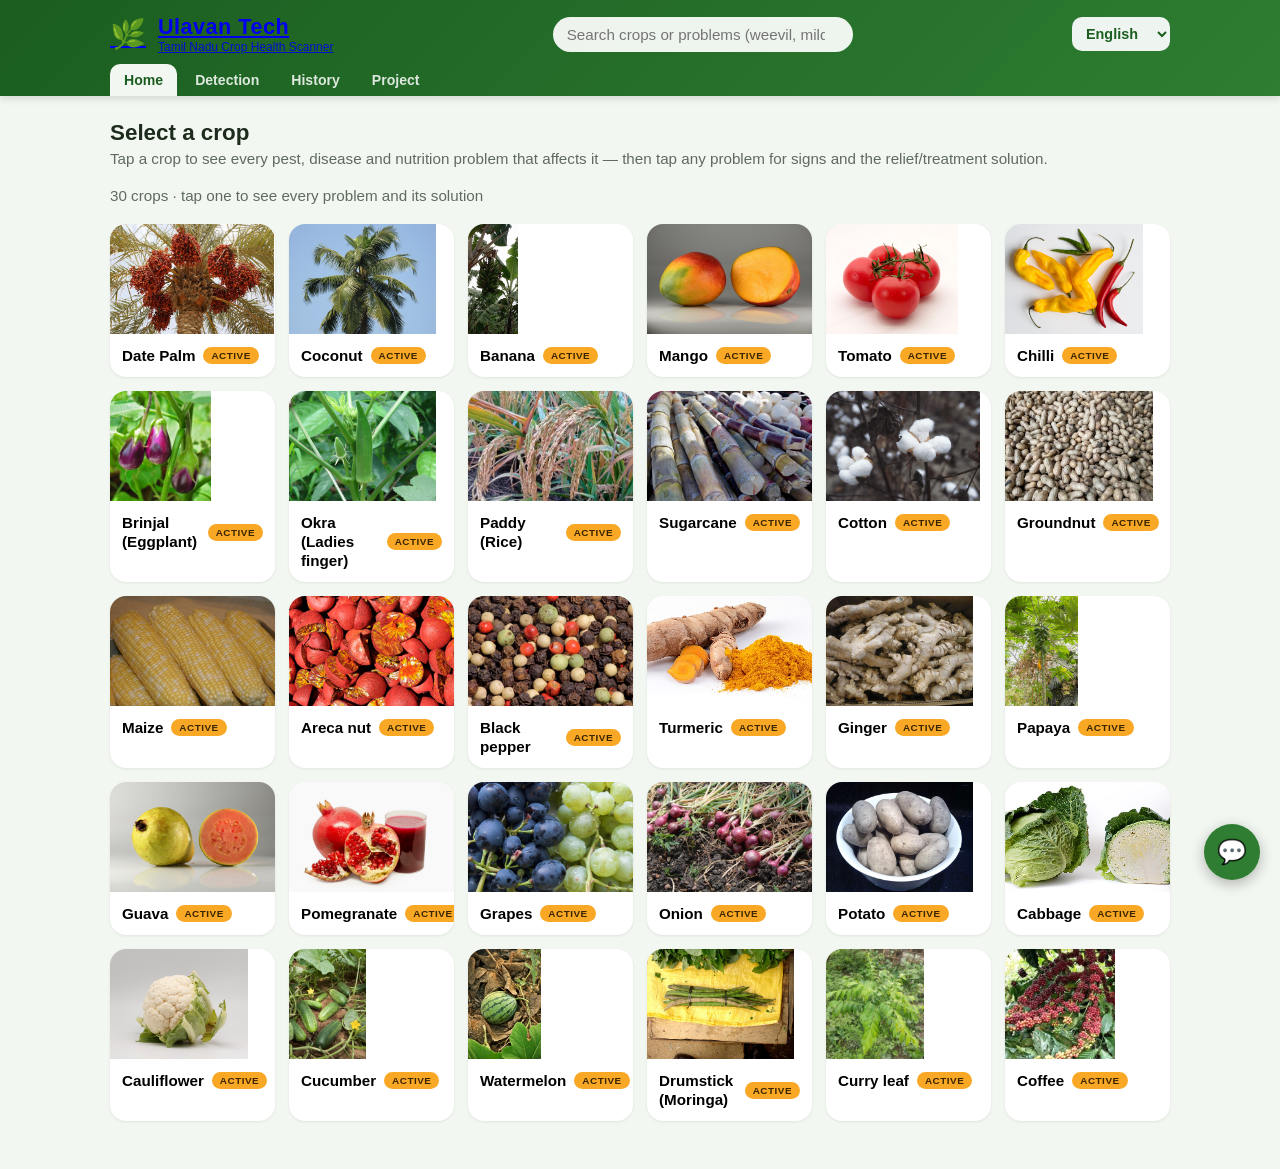
==== index.html @ 58181ace "Initial release: AgriDetect (Ulavan Tech) - multilingual plant-care app" ====
<!DOCTYPE html>
<html lang="en">
<head>
  <meta charset="UTF-8">
  <meta name="viewport" content="width=device-width, initial-scale=1.0">
  <title>Ulavan Tech — Home</title>
  <link rel="stylesheet" href="styles.css">
</head>
<body>
  <header class="header">
    <div class="header-inner">
      <a class="logo" href="index.html">
        <span class="logo-mark">🌿</span>
        <div>
          <h1>Ulavan Tech</h1>
          <p class="logo-tagline">Tamil Nadu Crop Health Scanner</p>
        </div>
      </a>
      <input id="search" class="search" type="search" placeholder="Search crops or problems (weevil, mildew, borer…)…" autocomplete="off" data-i18n="search_ph">
      <div id="lang-wrap"></div>
    </div>
    <nav class="nav">
      <a href="index.html" data-i18n="nav_home">Home</a>
      <a href="detection.html" data-i18n="nav_detection">Detection</a>
      <a href="history.html" data-i18n="nav_history">History</a>
      <a href="about.html" data-i18n="nav_project">Project</a>
    </nav>
  </header>

  <main class="container">
    <section class="page-title">
      <h2 data-i18n="home_title">Select a crop</h2>
      <p data-i18n="home_desc">Tap a crop to see every pest, disease and nutrition problem that affects it — then tap any problem for signs and the relief/treatment solution.</p>
      <p id="search-count" class="search-count"></p>
    </section>

    <section id="home-grid" class="grid" aria-live="polite"></section>
  </main>

  <div id="modal" class="modal hidden" role="dialog" aria-modal="true">
    <div id="modal-card" class="modal-card">
      <button id="modal-close" class="close-btn" aria-label="Close" data-i18n="close">✕</button>

      <!-- VIEW 1: crop summary + problem list -->
      <div id="crop-view">
        <div id="modal-photo" class="modal-photo"></div>
        <h2 id="modal-name"></h2>
        <span id="modal-status" class="status-badge"></span>
        <p id="modal-message" class="modal-message"></p>
        <button id="modal-action" class="btn block hidden"></button>

        <h3 class="prob-heading" data-i18n="common_problems">Common problems</h3>
        <div id="problem-list" class="problem-list"></div>
      </div>

      <!-- VIEW 2: one problem, full detail -->
      <div id="problem-view" class="hidden">
        <button id="prob-back" class="back-btn" data-i18n="back_to_problems">← Back to problems</button>
        
        <span id="prob-name" class="prob-name"></span>
        <span id="prob-type" class="risk-badge"></span>
        <div class="prob-block">
          <h4 data-i18n="symptoms">Symptoms / signs</h4>
          <ul id="prob-signs"></ul>
        </div>
        <div class="prob-block">
          <h4 data-i18n="causes">What causes it</h4>
          <p id="prob-cause" class="prob-p"></p>
        </div>
        <div class="prob-block sol">
          <h4 data-i18n="solution">Solution / treatment — step by step</h4>
          <ol id="prob-steps" class="prob-steps"></ol>
        </div>
        <button id="prob-detect" class="btn block hidden"></button>
      </div>
    </div>
  </div>

<script src="problems.js"></script>
<script src="problems-ta.js"></script>
<script src="problems-hi.js"></script>
<script src="problems-te.js"></script>
<script src="problems-kn.js"></script>
<script src="problems-ml.js"></script>
<script src="problems-bn.js"></script>
<script src="problems-mr.js"></script>
<script src="langs.js"></script>
<script src="i18n.js"></script>
<script src="app.js"></script>
<script src="chat-key.js"></script>
  <script src="chatbot.js?v=9"></script>
</body>
</html>
---- styles.css ----
* {
  margin: 0;
  padding: 0;
  box-sizing: border-box;
}

:root {
  --green: #2e7d32;
  --green-dark: #1b5e20;
  --green-light: #e8f5e9;
  --amber: #f9a825;
  --red: #c62828;
  --red-light: #ffebee;
  --text: #1c2b1c;
  --muted: #5f6b5f;
  --card-bg: #ffffff;
  --radius: 16px;
}

body {
  font-family: -apple-system, BlinkMacSystemFont, "Segoe UI", Roboto, sans-serif;
  background: #f3f7f1;
  color: var(--text);
  min-height: 100vh;
}

/* ---------- Header ---------- */
.header {
  background: linear-gradient(135deg, var(--green-dark), var(--green));
  color: #fff;
  box-shadow: 0 2px 8px rgba(0, 0, 0, .15);
  position: sticky;
  top: 0;
  z-index: 10;
  padding: 14px 0 0;
}

.header-inner {
  max-width: 1100px;
  margin: 0 auto;
  padding: 0 20px;
  display: flex;
  align-items: center;
  justify-content: space-between;
  gap: 16px;
  flex-wrap: wrap;
}

.logo {
  display: flex;
  align-items: center;
  gap: 12px;
}

.logo-mark {
  font-size: 1.8rem;
}

.logo h1 {
  font-size: 1.35rem;
  letter-spacing: .5px;
}

.logo p {
  font-size: .75rem;
  opacity: .85;
}

.search {
  flex: 1;
  max-width: 300px;
  padding: 9px 14px;
  border: none;
  border-radius: 24px;
  font-size: .95rem;
  outline: none;
  background: rgba(255, 255, 255, .92);
  color: var(--text);
}

.lang-select {
  padding: 8px 10px;
  border: none;
  border-radius: 10px;
  font-size: .9rem;
  font-weight: 600;
  background: rgba(255, 255, 255, .92);
  color: var(--green-dark);
  outline: none;
  cursor: pointer;
}

.nav {
  max-width: 1100px;
  margin: 10px auto 0;
  padding: 0 20px;
  display: flex;
  gap: 4px;
  overflow-x: auto;
}

.nav a {
  color: rgba(255, 255, 255, .85);
  text-decoration: none;
  font-size: .88rem;
  font-weight: 600;
  padding: 8px 14px;
  border-radius: 10px 10px 0 0;
  white-space: nowrap;
}

.nav a:hover {
  background: rgba(255, 255, 255, .1);
  color: #fff;
}

.nav a.active {
  background: #f3f7f1;
  color: var(--green-dark);
}

/* ---------- Main ---------- */
.container {
  max-width: 1100px;
  margin: 0 auto;
  padding: 24px 20px 48px;
}

.page-title h2 {
  font-size: 1.4rem;
  margin-bottom: 4px;
}

.page-title p {
  color: var(--muted);
  font-size: .95rem;
  margin-bottom: 20px;
}

h3 {
  font-size: 1.1rem;
  margin: 22px 0 10px;
}

/* ---------- Buttons ---------- */
.btn {
  display: inline-block;
  padding: 12px 20px;
  border: none;
  border-radius: 12px;
  background: var(--green);
  color: #fff;
  font-size: 1rem;
  font-weight: 700;
  cursor: pointer;
  text-decoration: none;
  text-align: center;
}

.btn:hover {
  background: var(--green-dark);
}

.btn.secondary {
  background: #eceff1;
  color: var(--text);
}

.btn.secondary:hover {
  background: #dfe5e7;
}

.btn.danger {
  background: var(--red-light);
  color: var(--red);
}

.btn.block {
  width: 100%;
}

.btn:disabled {
  opacity: .55;
  cursor: not-allowed;
}

/* ---------- Grid ---------- */
.grid {
  display: grid;
  grid-template-columns: repeat(auto-fill, minmax(160px, 1fr));
  gap: 14px;
}

.card {
  background: var(--card-bg);
  border-radius: var(--radius);
  overflow: hidden;
  cursor: pointer;
  border: none;
  text-align: left;
  font: inherit;
  transition: transform .12s ease, box-shadow .12s ease;
  display: flex;
  flex-direction: column;
  box-shadow: 0 1px 3px rgba(0, 0, 0, .08);
}

.card:hover {
  transform: translateY(-3px);
  box-shadow: 0 6px 16px rgba(0, 0, 0, .12);
}

.card:active {
  transform: scale(.97);
}

.card-photo {
  height: 110px;
  overflow: hidden;
  background: var(--green-light);
}

.card-photo img {
  width: 100%;
  height: 100%;
  object-fit: cover;
  display: block;
}

.card.active .card-photo {
  background: linear-gradient(135deg, #c8e6c9, #a5d6a7);
}

.card-body {
  padding: 12px;
  display: flex;
  align-items: center;
  justify-content: space-between;
  gap: 8px;
}

.card-name {
  font-size: .95rem;
  font-weight: 600;
  line-height: 1.25;
}

.empty {
  text-align: center;
  color: var(--muted);
  padding: 40px 0;
}

/* ---------- Badges ---------- */
.badge {
  font-size: .62rem;
  font-weight: 700;
  padding: 3px 8px;
  border-radius: 20px;
  white-space: nowrap;
  text-transform: uppercase;
  letter-spacing: .5px;
}

.badge.active {
  background: var(--amber);
  color: #3a2500;
}

.badge.soon {
  background: #eceff1;
  color: #607d8b;
}

.risk-badge {
  display: inline-block;
  font-size: .8rem;
  font-weight: 800;
  padding: 5px 14px;
  border-radius: 20px;
  text-transform: uppercase;
  letter-spacing: .5px;
}

.risk-badge.low {
  background: #e8f5e9;
  color: var(--green-dark);
}

.risk-badge.medium {
  background: #fff3e0;
  color: #b26a00;
}

.risk-badge.high {
  background: var(--red-light);
  color: var(--red);
}

/* ---------- Modal ---------- */
/* ---------- Fullscreen crop problem modal ---------- */
.hidden { display: none !important; }

body.modal-open { overflow: hidden; }

.prob-heading {
  margin: 18px 0 10px;
  font-size: .95rem;
  text-align: left;
  color: var(--text);
}
.problem-list {
  display: flex;
  flex-direction: column;
  gap: 8px;
  max-height: none;
  overflow-y: visible;
  text-align: left;
}
.problem-item {
  display: flex;
  justify-content: space-between;
  align-items: center;
  gap: 8px;
  width: 100%;
  padding: 14px 14px;
  border: 1px solid #e2eae2;
  border-radius: 14px;
  background: #fff;
  cursor: pointer;
  transition: border-color .15s ease, background .15s ease, transform .1s ease;
}
.problem-item:hover {
  border-color: var(--green);
  background: #f6fbf6;
}
.problem-item:active { transform: scale(.99); }
.p-name {
  font-weight: 600;
  font-size: .95rem;
  color: var(--text);
}
.p-type {
  flex: 0 0 auto;
  font-size: .68rem;
  font-weight: 700;
  text-transform: uppercase;
  letter-spacing: .4px;
  padding: 3px 9px;
  border-radius: 20px;
}
.p-type.pest      { background: #fdecea; color: #c62828; }
.p-type.disease   { background: #fff3e0; color: #e65100; }
.p-type.nutrition { background: #e8f5e9; color: #2e7d32; }

.back-btn {
  display: block;
  background: none;
  border: none;
  color: var(--green-dark);
  font-weight: 700;
  font-size: .9rem;
  cursor: pointer;
  margin: 0 auto 12px;
  padding: 4px 8px;
}
.back-btn:hover { text-decoration: underline; }

.prob-name {
  display: block;
  font-size: 1.45rem;
  font-weight: 800;
  margin-bottom: 8px;
  color: var(--text);
}
#prob-type { margin-bottom: 12px; display: inline-block; }

.prob-block {
  text-align: left;
  margin-top: 14px;
}
.prob-block h4 {
  font-size: .82rem;
  text-transform: uppercase;
  letter-spacing: .5px;
  color: var(--muted);
  margin: 0 0 6px;
}
.prob-p {
  font-size: .93rem;
  line-height: 1.55;
  color: #444;
  margin: 0;
}
#prob-signs {
  margin: 0;
  padding-left: 18px;
}
#prob-signs li {
  font-size: .93rem;
  line-height: 1.5;
  color: #444;
  margin-bottom: 4px;
}
.prob-block.sol {
  background: #f4f9f4;
  border-left: 4px solid var(--green);
  border-radius: 10px;
  padding: 12px 14px;
  margin-top: 16px;
}
.prob-steps {
  margin: 0;
  padding-left: 22px;
}
.prob-steps li {
  font-size: .93rem;
  line-height: 1.55;
  color: #444;
  margin-bottom: 8px;
  padding-left: 4px;
}
.prob-steps li::marker {
  color: var(--green);
  font-weight: 700;
}
#prob-detect { margin-top: 18px; }

.modal {
  position: fixed;
  inset: 0;
  background: #eef4ee;
  z-index: 1000;
  display: flex;
  align-items: stretch;
  justify-content: center;
  padding: 0;
}

.modal.hidden {
  display: none;
}

.modal-card {
  background: #fff;
  width: 100%;
  max-width: 640px;
  height: 100%;
  min-height: 100%;
  padding: 22px 22px 32px;
  position: relative;
  text-align: center;
  overflow-y: auto;
  -webkit-overflow-scrolling: touch;
  animation: none;
}

@keyframes pop {
  from {
    transform: scale(.92);
    opacity: 0;
  }
  to {
    transform: scale(1);
    opacity: 1;
  }
}

.modal-photo {
  width: 130px;
  height: 130px;
  margin: 8px auto 12px;
  border-radius: 28px;
  display: flex;
  align-items: center;
  justify-content: center;
  background: var(--green-light);
  overflow: hidden;
  box-shadow: 0 6px 18px rgba(31, 102, 53, .18);
}

.modal-photo img {
  width: 100%;
  height: 100%;
  object-fit: cover;
}

.close-btn {
  position: sticky;
  top: 6px;
  z-index: 6;
  display: block;
  margin: 0 0 0 auto;
  border: none;
  background: #e8f0e8;
  color: var(--green-dark);
  width: 40px;
  height: 40px;
  border-radius: 50%;
  font-size: 1.05rem;
  line-height: 1;
  cursor: pointer;
  box-shadow: 0 1px 5px rgba(0, 0, 0, .10);
}
.close-btn:hover {
  background: #d8e8d8;
  color: var(--text);
}

.modal-card h2 {
  font-size: 1.6rem;
  margin: 4px 0 8px;
}

.status-badge {
  display: inline-block;
}
.status-badge.active {
  margin-bottom: 12px;
}

.modal-message {
  color: var(--muted);
  font-size: .97rem;
  line-height: 1.5;
  margin: 12px 0 8px;
}

.modal-card .btn.block {
  margin-top: 16px;
}

/* ---------- 6-shot 360° capture ---------- */
.progress-track {
  flex: 1;
  height: 10px;
  background: #e2eae2;
  border-radius: 10px;
  overflow: hidden;
}

.progress-fill {
  height: 100%;
  background: linear-gradient(90deg, var(--green), var(--green-dark));
  border-radius: 10px;
  transition: width .2s ease;
}

.slots-6 {
  grid-template-columns: repeat(auto-fill, minmax(150px, 1fr));
}

.shot-slot {
  border: 2px dashed #b9cdb9;
  border-radius: var(--radius);
  background: #fff;
  padding: 14px 10px 12px;
  text-align: center;
  cursor: pointer;
  font: inherit;
  position: relative;
  transition: transform .1s ease, border-color .1s ease;
  min-height: 140px;
  display: flex;
  flex-direction: column;
  align-items: center;
  justify-content: center;
  gap: 6px;
}

.shot-slot:hover {
  border-color: var(--green);
  transform: translateY(-2px);
}

.shot-slot.filled {
  border-style: solid;
  border-color: var(--green);
}

.shot-slot img {
  width: 100%;
  height: 90px;
  object-fit: cover;
  border-radius: 10px;
  display: block;
}

.shot-slot .slot-num {
  position: absolute;
  top: 8px;
  left: 8px;
  background: var(--green);
  color: #fff;
  font-size: .7rem;
  font-weight: 800;
  width: 20px;
  height: 20px;
  border-radius: 50%;
  display: flex;
  align-items: center;
  justify-content: center;
}

.shot-slot .slot-icon {
  font-size: 1.8rem;
  color: #9db89d;
}

.shot-slot .slot-name {
  font-size: .82rem;
  font-weight: 700;
  color: var(--muted);
}

.review-grid {
  display: grid;
  grid-template-columns: repeat(auto-fill, minmax(150px, 1fr));
  gap: 12px;
}

.review-cell {
  margin: 0;
  text-align: center;
}

.review-cell img {
  width: 100%;
  height: 110px;
  object-fit: cover;
  border-radius: 12px;
  box-shadow: 0 1px 4px rgba(0, 0, 0, .15);
}

.review-cell figcaption {
  font-size: .78rem;
  color: var(--muted);
  margin-top: 5px;
}

/* ---------- Guided camera ---------- */
.preview-box {
  position: relative;
  max-width: 380px;
  margin: 0 auto;
}

.cam-guide {
  background: linear-gradient(135deg, var(--green-dark), var(--green));
  color: #fff;
  border-radius: 12px;
  padding: 10px 14px;
  margin: 0 auto 10px;
  max-width: 420px;
  text-align: left;
}

.preview-box .cam-guide {
  position: absolute;
  top: 10px;
  left: 50%;
  transform: translateX(-50%);
  width: calc(100% - 20px);
  z-index: 3;
  margin: 0;
  background: linear-gradient(160deg, rgba(15, 76, 46, 0.92), rgba(46, 125, 50, 0.88));
  box-shadow: 0 6px 20px rgba(0, 0, 0, 0.35);
}

.cam-guide-top {
  display: flex;
  align-items: center;
  justify-content: space-between;
  gap: 10px;
}

.cam-step-label {
  font-weight: 800;
  font-size: .95rem;
}

.cam-instruction {
  font-size: .9rem;
  opacity: .95;
  margin: 6px 0 8px;
  line-height: 1.4;
}

.cam-dots {
  display: flex;
  gap: 6px;
  align-items: center;
}

.cam-dot {
  width: 12px;
  height: 12px;
  border-radius: 50%;
  background: rgba(255, 255, 255, .35);
  display: inline-block;
}

.cam-dot.done {
  background: #a5d6a7;
}

.cam-dot.now {
  background: var(--amber);
  transform: scale(1.25);
}

/* ---------- Solution card ---------- */
.solution-card {
  background: #fff;
  border-left: 5px solid var(--green);
  border-radius: 14px;
  padding: 18px 20px;
  max-width: 560px;
  margin: 0 auto;
  box-shadow: 0 1px 4px rgba(0, 0, 0, .08);
}

.solution-card h3 {
  margin: 0 0 8px;
  font-size: 1.05rem;
  color: var(--green-dark);
}

.solution-card p {
  font-size: .95rem;
  line-height: 1.6;
  color: var(--text);
}

/* ---------- Status badge ---------- */
.status-badge {
  display: inline-block;
  font-size: .72rem;
  font-weight: 700;
  padding: 4px 14px;
  border-radius: 20px;
  text-transform: uppercase;
  letter-spacing: .5px;
}

.status-badge.active {
  background: var(--amber);
  color: #3a2500;
}

.status-badge.soon {
  background: #eceff1;
  color: #607d8b;
}

/* ---------- Detection ---------- */
.step {
  display: none;
}

.step.active {
  display: block;
  animation: pop .18s ease;
}

.capture-area {
  display: grid;
  gap: 12px;
  grid-template-columns: repeat(auto-fit, minmax(200px, 1fr));
  margin: 6px 0 4px;
}

.capture-option {
  border: 2px dashed #b9cdb9;
  border-radius: var(--radius);
  background: #fff;
  padding: 26px 16px;
  text-align: center;
  cursor: pointer;
  font: inherit;
  transition: border-color .12s ease, transform .12s ease;
}

.capture-option:hover {
  border-color: var(--green);
  transform: translateY(-2px);
}

.capture-option .big-icon {
  font-size: 2.2rem;
  display: block;
  margin-bottom: 8px;
}

.capture-option .label {
  font-weight: 700;
}

.capture-option .hint {
  color: var(--muted);
  font-size: .82rem;
  margin-top: 3px;
}

.preview-wrap {
  position: relative;
  margin: 10px 0 14px;
  text-align: center;
}

.preview {
  max-width: 380px;
  width: 100%;
  border-radius: var(--radius);
  box-shadow: 0 2px 10px rgba(0, 0, 0, .15);
  display: block;
  margin: 0 auto;
}

/* ---------- Result ---------- */
.result-card {
  border-radius: var(--radius);
  padding: 26px 22px;
  text-align: center;
  max-width: 420px;
  margin: 0 auto 16px;
}

.result-card.low {
  background: linear-gradient(135deg, #e8f5e9, #c8e6c9);
}

.result-card.medium {
  background: linear-gradient(135deg, #fff8e1, #ffecb3);
}

.result-card.high {
  background: linear-gradient(135deg, #ffebee, #ffcdd2);
}

.result-icon {
  font-size: 3rem;
  display: block;
  margin-bottom: 8px;
}

.result-card h3 {
  margin: 4px 0 8px;
  font-size: 1.5rem;
}

.result-card p {
  font-size: .95rem;
  line-height: 1.5;
}

/* ---------- History ---------- */
.history-list {
  display: grid;
  gap: 10px;
}

.history-item {
  background: #fff;
  border-radius: var(--radius);
  padding: 12px 14px;
  display: flex;
  align-items: center;
  gap: 14px;
  box-shadow: 0 1px 3px rgba(0, 0, 0, .08);
}

.history-thumb {
  width: 52px;
  height: 52px;
  border-radius: 12px;
  object-fit: cover;
  background: var(--green-light);
  display: flex;
  align-items: center;
  justify-content: center;
  font-size: 1.6rem;
  flex-shrink: 0;
}

.history-info {
  flex: 1;
  min-width: 0;
}

.history-info .row {
  display: flex;
  align-items: center;
  justify-content: space-between;
  gap: 8px;
  flex-wrap: wrap;
}

.history-info .crop {
  font-weight: 700;
}

.history-info .date {
  color: var(--muted);
  font-size: .82rem;
}

.history-note {
  color: var(--muted);
  font-size: .85rem;
}

.empty-state {
  text-align: center;
  color: var(--muted);
  padding: 36px 16px;
  background: #fff;
  border-radius: var(--radius);
}

/* ---------- Project (About) ---------- */
.phase-card {
  background: var(--card-bg);
  border-radius: var(--radius);
  padding: 20px;
  margin-bottom: 14px;
  box-shadow: 0 1px 3px rgba(0, 0, 0, .08);
}

.phase-tag {
  display: inline-block;
  background: var(--green);
  color: #fff;
  font-size: .68rem;
  font-weight: 800;
  text-transform: uppercase;
  letter-spacing: .8px;
  padding: 4px 10px;
  border-radius: 20px;
  margin-bottom: 10px;
}

.phase-tag.alt {
  background: var(--amber);
  color: #3a2500;
}

.stat-grid {
  display: grid;
  grid-template-columns: repeat(auto-fit, minmax(130px, 1fr));
  gap: 10px;
  margin-top: 10px;
}

.stat {
  background: var(--green-light);
  border-radius: 12px;
  padding: 14px;
  text-align: center;
}

.stat .num {
  font-size: 1.6rem;
  font-weight: 800;
  color: var(--green-dark);
}

.stat .lbl {
  font-size: .8rem;
  color: var(--muted);
}

.phase-card ul,
.phase-card ol {
  padding-left: 20px;
  margin-top: 6px;
  color: var(--text);
  line-height: 1.6;
  font-size: .95rem;
}

.phase-card li {
  margin-bottom: 3px;
}

.diagram {
  display: grid;
  gap: 6px;
  margin-top: 12px;
}

.diagram .node {
  background: var(--green-light);
  border: 1px solid #c8e6c9;
  border-radius: 12px;
  padding: 10px 14px;
  font-size: .9rem;
}

.diagram .node b {
  color: var(--green-dark);
}

.diagram .arrow {
  text-align: center;
  color: var(--green);
  font-weight: 800;
}

.compare {
  display: grid;
  grid-template-columns: 1fr 1fr;
  gap: 12px;
  margin-top: 10px;
}

.compare .col {
  border-radius: 12px;
  padding: 14px;
  font-size: .9rem;
}

.compare .before {
  background: var(--red-light);
}

.compare .after {
  background: var(--green-light);
}

.compare h4 {
  margin-bottom: 6px;
}

.compare ul {
  padding-left: 18px;
  line-height: 1.55;
}

.notice {
  background: #fff;
  border-left: 4px solid var(--amber);
  border-radius: 12px;
  padding: 14px 16px;
  font-size: .88rem;
  line-height: 1.55;
  color: var(--muted);
}

/* ---------- Chatbot ---------- */
#cb-host {
  font-family: inherit;
}

#cb-fab {
  position: fixed;
  bottom: 20px;
  right: 20px;
  width: 56px;
  height: 56px;
  border-radius: 50%;
  border: none;
  background: var(--green);
  color: #fff;
  font-size: 1.5rem;
  box-shadow: 0 4px 14px rgba(0, 0, 0, .28);
  cursor: pointer;
  z-index: 300;
}

#cb-fab:hover {
  background: var(--green-dark);
}

.cb-panel {
  position: fixed;
  bottom: 90px;
  right: 20px;
  width: 340px;
  max-width: calc(100vw - 40px);
  height: 460px;
  max-height: calc(100vh - 120px);
  background: #fff;
  border-radius: 16px;
  box-shadow: 0 8px 30px rgba(0, 0, 0, .28);
  display: none;
  flex-direction: column;
  overflow: hidden;
  z-index: 300;
  font-size: .9rem;
}

.cb-panel.cb-open {
  display: flex;
}

.cb-head {
  display: flex;
  align-items: center;
  justify-content: space-between;
  gap: 8px;
  background: linear-gradient(135deg, var(--green-dark), var(--green));
  color: #fff;
  padding: 12px 14px;
  font-weight: 700;
}

.cb-head button {
  background: rgba(255, 255, 255, .18);
  color: #fff;
  border: none;
  width: 28px;
  height: 28px;
  border-radius: 50%;
  cursor: pointer;
  margin-left: 4px;
}

.cb-head button:hover {
  background: rgba(255, 255, 255, .32);
}

.cb-messages {
  flex: 1;
  overflow-y: auto;
  padding: 12px;
  display: flex;
  flex-direction: column;
  gap: 8px;
  background: #f3f7f1;
}

.cb-msg {
  display: flex;
}

.cb-msg.user {
  justify-content: flex-end;
}

.cb-msg.bot {
  justify-content: flex-start;
}

.cb-bubble {
  max-width: 82%;
  padding: 9px 12px;
  border-radius: 14px;
  line-height: 1.45;
  white-space: pre-wrap;
}

.cb-msg.user .cb-bubble {
  background: var(--green);
  color: #fff;
  border-bottom-right-radius: 4px;
}

.cb-msg.bot .cb-bubble {
  background: #fff;
  border-bottom-left-radius: 4px;
  color: var(--text);
  box-shadow: 0 1px 3px rgba(0, 0, 0, .1);
}

.cb-input-row {
  display: flex;
  gap: 8px;
  padding: 10px;
  border-top: 1px solid #e5eae5;
  background: #fff;
}

.cb-input-row input {
  flex: 1;
  border: 1px solid #d5ded5;
  border-radius: 20px;
  padding: 8px 12px;
  font-size: .88rem;
  outline: none;
}

.cb-input-row input:focus {
  border-color: var(--green);
}

.cb-input-row button {
  border: none;
  background: var(--green);
  color: #fff;
  border-radius: 20px;
  padding: 8px 14px;
  font-weight: 700;
  cursor: pointer;
}

.cb-input-row button:hover {
  background: var(--green-dark);
}

@media (max-width: 480px) {
  .cb-panel {
    right: 10px;
    width: calc(100vw - 20px);
    bottom: 80px;
  }
  #cb-fab {
    right: 12px;
    bottom: 12px;
  }
}

/* ---------- Responsive ---------- */
@media (max-width: 560px) {
  .grid {
    grid-template-columns: repeat(2, 1fr);
  }
  .card-photo {
    height: 90px;
    font-size: 2.6rem;
  }
  .search {
    max-width: none;
    width: 100%;
  }
  .compare {
    grid-template-columns: 1fr;
  }
  .header-inner {
    align-items: stretch;
  }
}
/* ==========================================================================
   Sensor-Guided Capture (Detection)
   ========================================================================== */
.start-card {
  text-align: center;
  max-width: 380px;
  margin: 10px auto;
  padding: 26px 20px;
  background: #fff;
  border-radius: var(--radius);
  box-shadow: 0 1px 4px rgba(0,0,0,.08);
}
.start-card .big-icon { font-size: 3rem; display: block; margin-bottom: 6px; }

#capture-screen { padding: 0; }
#cam-panel {
  position: fixed;
  inset: 0;
  margin: 0;
  background: #000;
  z-index: 50;
  overflow: hidden;
  display: flex;
  flex-direction: column;
}
#cam-feed {
  position: relative;
  flex: 1 1 auto;
  min-height: 0;
  overflow: hidden;
}
#camera-view {
  position: absolute;
  inset: 0;
  width: 100%;
  height: 100%;
  object-fit: cover;
}
#instr-bar {
  position: absolute;
  top: 0; left: 0; right: 0;
  z-index: 6;
  padding: 12px 14px 30px;
  background: linear-gradient(180deg, rgba(0,0,0,.75), rgba(0,0,0,0));
  color: #fff;
}
#instr-head {
  display: block;
  font-weight: 800;
  font-size: 1rem;
  color: #a5d6a7;
}
#instr-text {
  display: block;
  margin-top: 3px;
  font-size: .9rem;
  opacity: .95;
}
#progress-dots {
  position: absolute;
  top: 84px; left: 0; right: 0;
  display: flex; gap: 8px;
  justify-content: center;
  z-index: 6;
}
.pdot {
  width: 12px; height: 12px; border-radius: 50%;
  background: rgba(255,255,255,.35);
}
.pdot.now { background: #f9a825; transform: scale(1.25); }
.pdot.done { background: #a5d6a7; }

#aim-wrap {
  position: absolute;
  inset: 0;
  display: flex; align-items: center; justify-content: center;
  pointer-events: none;
  z-index: 5;
}
#aim-ring {
  width: 170px; height: 170px; border-radius: 50%;
  border: 4px solid #e53935;
  display: flex; align-items: center; justify-content: center;
  flex-direction: column;
  transition: border-color .18s ease, box-shadow .18s ease;
  background: rgba(0,0,0,.12);
}
#aim-ring.mid { border-color: #f9a825; }
#aim-ring.ok  { border-color: #43a047; box-shadow: 0 0 24px rgba(67,160,71,.6); }
#aim-icon { font-size: 2.2rem; color: #fff; text-shadow: 0 1px 4px rgba(0,0,0,.6); }
.arrow { display: block; font-size: 1.4rem; color: #fff; font-weight: 900; }
.arrow.left  { animation: bob 0.7s ease-in-out infinite; }
.arrow.right { animation: bob 0.7s ease-in-out infinite reverse; }
.arrow.none  { visibility: hidden; }
@keyframes bob { 0%,100%{transform:translateX(0)} 50%{transform:translateX(10px)} }

#status-line {
  position: absolute;
  bottom: 18px; left: 0; right: 0;
  text-align: center;
  font-size: .95rem; font-weight: 700;
  z-index: 6;
  color: #fff;
  text-shadow: 0 1px 3px rgba(0,0,0,.7);
}
#status-line.ok  { color: #a5d6a7; }
#status-line.mid { color: #ffe082; }

#cam-controls {
  flex: 0 0 auto;
  height: 96px;
  background: #000;
  display: flex;
  align-items: center;
  justify-content: center;
  position: relative;
  z-index: 8;
}
.ctrl-cancel {
  position: absolute;
  left: 18px;
  top: 50%;
  transform: translateY(-50%);
  padding: 8px 14px;
}
.shutter {
  width: 72px; height: 72px;
  border-radius: 50%;
  border: 5px solid #fff;
  background: rgba(255,255,255,.25);
  color: #fff; font-weight: 800; font-size: .8rem;
  cursor: pointer;
  transition: background .18s ease, border-color .18s ease;
}
.shutter:disabled {
  background: rgba(255,255,255,.12);
  color: rgba(255,255,255,.55);
  cursor: not-allowed;
}
.shutter:not(:disabled) {
  background: #43a047;
  border-color: #a5d6a7;
}

/* hide site header/nav while camera capture is active */
body.cam-open .header,
body.cam-open .container > .page-title {
  display: none;
}

.search-count {
  margin-top: 8px;
  font-size: .85rem;
  color: var(--muted);
}
.card-hint {
  display: block;
  margin-top: 6px;
  font-size: .8rem;
  line-height: 1.4;
  color: #1f6635;
  background: #eef7ee;
  border-left: 3px solid var(--green);
  padding: 5px 8px;
  border-radius: 6px;
  text-align: left;
}
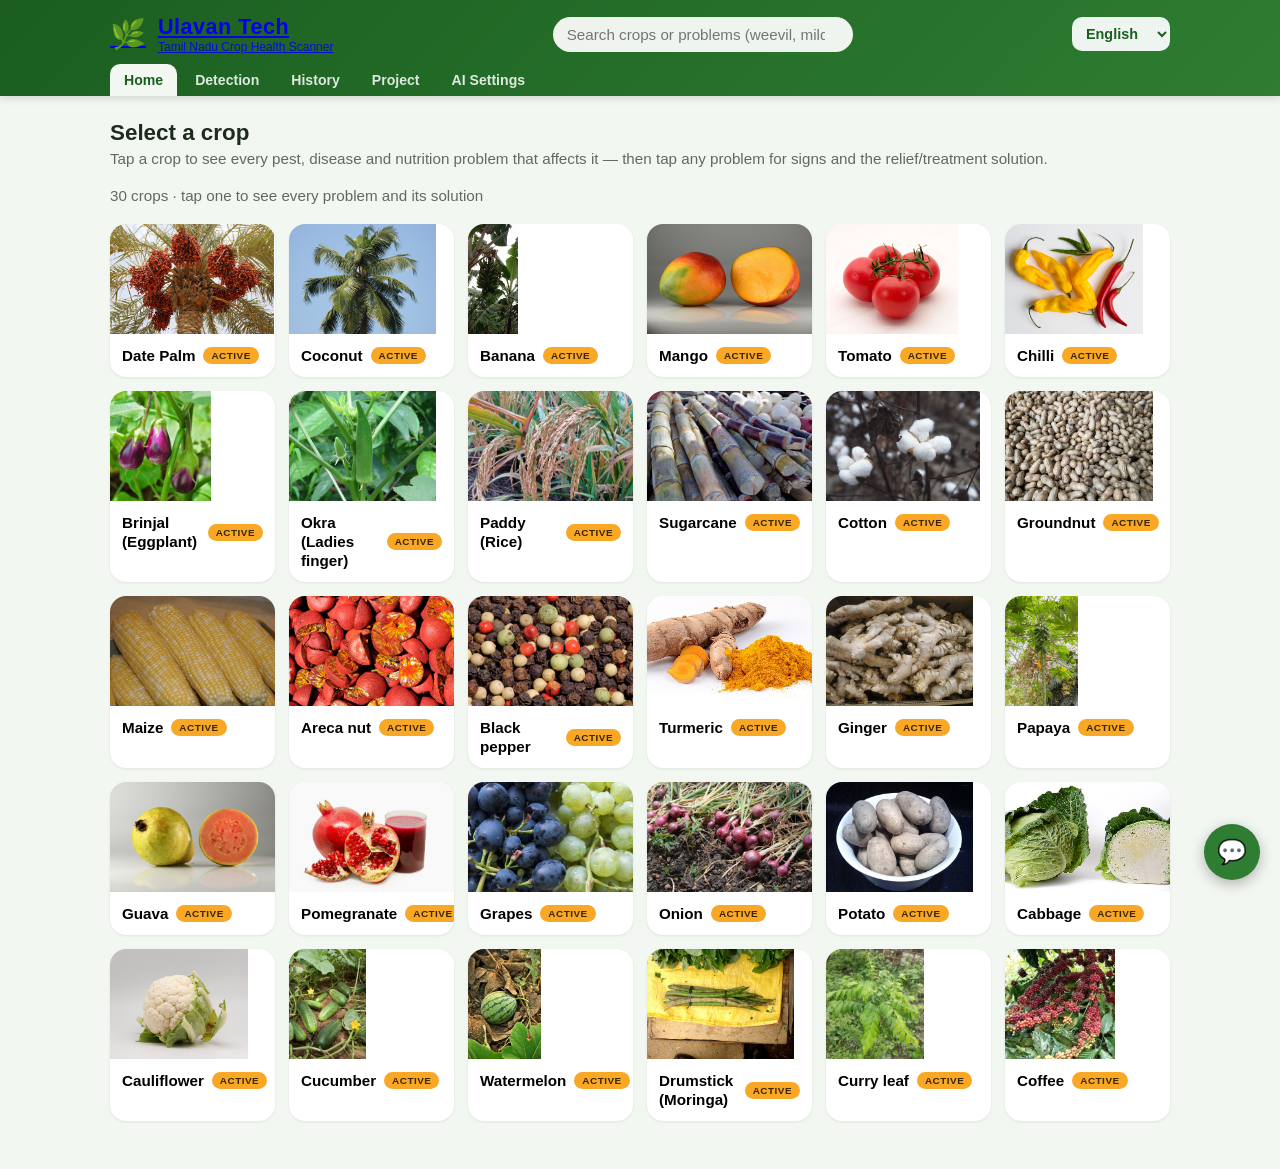
==== commit d8f852d6: "AGRI DETECT (Ulavan Tech): offline-first crop health scanner - Manual photo capture with per-step in" ====
--- a/index.html
+++ b/index.html
@@ -5,6 +5,9 @@
   <meta name="viewport" content="width=device-width, initial-scale=1.0">
   <title>Ulavan Tech — Home</title>
   <link rel="stylesheet" href="styles.css">
+  <link rel="manifest" href="manifest.json">
+  <meta name="theme-color" content="#1b5e20">
+  <link rel="apple-touch-icon" href="icons/icon-192.png">
 </head>
 <body>
   <header class="header">
@@ -24,6 +27,7 @@
       <a href="detection.html" data-i18n="nav_detection">Detection</a>
       <a href="history.html" data-i18n="nav_history">History</a>
       <a href="about.html" data-i18n="nav_project">Project</a>
+      <a href="settings.html" data-i18n="nav_settings">AI Settings</a>
     </nav>
   </header>
 
@@ -88,6 +92,7 @@
 <script src="i18n.js"></script>
 <script src="app.js"></script>
 <script src="chat-key.js"></script>
-  <script src="chatbot.js?v=9"></script>
+  <script src="chatbot.js?v=15"></script>
+  <script src="sw-register.js"></script>
 </body>
 </html>
--- a/styles.css
+++ b/styles.css
@@ -295,6 +295,11 @@
 .risk-badge.high {
   background: var(--red-light);
   color: var(--red);
+}
+
+.risk-badge.no_plant {
+  background: #eceff1;
+  color: #37474f;
 }
 
 /* ---------- Modal ---------- */
@@ -838,6 +843,10 @@
   background: linear-gradient(135deg, #ffebee, #ffcdd2);
 }
 
+.result-card.no_plant {
+  background: linear-gradient(135deg, #eceff1, #cfd8dc);
+}
+
 .result-icon {
   font-size: 3rem;
   display: block;
@@ -852,6 +861,82 @@
 .result-card p {
   font-size: .95rem;
   line-height: 1.5;
+}
+
+.result-findings {
+  margin-top: 10px;
+  font-size: .88rem;
+  font-weight: 600;
+  color: var(--text);
+}
+
+.method-chip {
+  display: inline-block;
+  margin-top: 10px;
+  padding: 4px 12px;
+  border-radius: 999px;
+  background: rgba(255, 255, 255, .55);
+  color: var(--muted);
+  font-size: .78rem;
+  font-weight: 600;
+}
+
+/* ---------- Result feedback (training-data collector) ---------- */
+.train-bar {
+  max-width: 560px;
+  margin: 12px auto 0;
+  display: flex;
+  align-items: center;
+  justify-content: center;
+  gap: 10px;
+  flex-wrap: wrap;
+}
+.fb-ask { font-size: .82rem; font-weight: 600; color: var(--muted); }
+.fb-btns { display: inline-flex; gap: 6px; }
+.fb-btn {
+  width: 34px;
+  height: 34px;
+  border-radius: 10px;
+  border: 1px solid var(--border, #e2e8f0);
+  background: var(--card, #fff);
+  font-size: 1rem;
+  cursor: pointer;
+  line-height: 1;
+}
+.fb-btn:disabled { opacity: .45; cursor: default; }
+.fb-note { font-size: .75rem; color: var(--muted); }
+
+/* ---------- Camera controls ---------- */
+.ctrl-pick {
+  font-size: .85rem;
+  padding: 10px 14px;
+}
+
+/* ---------- Testimonials (About / Project) ---------- */
+.testimonial-grid {
+  display: grid;
+  gap: 12px;
+  margin-top: 14px;
+}
+.testimonial {
+  background: var(--card, #fff);
+  border: 1px solid var(--border, #e2e8f0);
+  border-radius: 12px;
+  padding: 14px 16px;
+}
+.t-name { font-weight: 700; }
+.t-role {
+  font-size: 12px;
+  color: var(--muted, #64748b);
+  margin-bottom: 8px;
+}
+.t-quote {
+  margin: 0;
+  font-size: 14px;
+  line-height: 1.5;
+}
+@media (min-width: 720px) {
+  .testimonial-grid { grid-template-columns: repeat(3, 1fr); }
 }
 
 /* ---------- History ---------- */
@@ -908,6 +993,86 @@
 .history-note {
   color: var(--muted);
   font-size: .85rem;
+}
+
+.history-meta {
+  display: block;
+  margin-top: 4px;
+  color: var(--muted);
+  font-size: .78rem;
+  font-weight: 600;
+}
+
+.history-item {
+  cursor: pointer;
+  transition: transform .1s ease, box-shadow .1s ease;
+}
+
+.history-item:active {
+  transform: scale(.98);
+}
+
+.history-overlay {
+  position: fixed;
+  inset: 0;
+  background: rgba(0, 0, 0, .55);
+  display: flex;
+  align-items: center;
+  justify-content: center;
+  padding: 18px;
+  z-index: 60;
+}
+
+.history-modal {
+  background: #fff;
+  border-radius: 16px;
+  max-width: 460px;
+  width: 100%;
+  padding: 18px;
+  max-height: 86vh;
+  overflow-y: auto;
+}
+
+.history-modal .hm-thumb {
+  width: 100%;
+  height: 180px;
+  object-fit: cover;
+  border-radius: 12px;
+  background: var(--green-light);
+  display: flex;
+  align-items: center;
+  justify-content: center;
+  font-size: 3rem;
+  margin-bottom: 12px;
+}
+
+.history-modal .row {
+  display: flex;
+  align-items: center;
+  justify-content: space-between;
+  gap: 8px;
+  margin-bottom: 8px;
+}
+
+.history-modal .hm-crop {
+  font-weight: 800;
+  font-size: 1.05rem;
+}
+
+.history-modal .hm-note {
+  color: #444;
+  font-size: .92rem;
+  line-height: 1.45;
+  background: var(--green-light);
+  padding: 10px 12px;
+  border-radius: 10px;
+  margin: 10px 0;
+}
+
+.history-modal .hm-meta {
+  color: var(--muted);
+  font-size: .8rem;
+  font-weight: 600;
 }
 
 .empty-state {
@@ -1272,8 +1437,8 @@
   position: absolute;
   top: 0; left: 0; right: 0;
   z-index: 6;
-  padding: 12px 14px 30px;
-  background: linear-gradient(180deg, rgba(0,0,0,.75), rgba(0,0,0,0));
+  padding: max(14px, env(safe-area-inset-top)) 14px 34px;
+  background: linear-gradient(180deg, rgba(0,0,0,.78), rgba(0,0,0,0));
   color: #fff;
 }
 #instr-head {
@@ -1328,7 +1493,7 @@
 
 #status-line {
   position: absolute;
-  bottom: 18px; left: 0; right: 0;
+  bottom: 56px; left: 0; right: 0;
   text-align: center;
   font-size: .95rem; font-weight: 700;
   z-index: 6;
@@ -1338,9 +1503,51 @@
 #status-line.ok  { color: #a5d6a7; }
 #status-line.mid { color: #ffe082; }
 
+#tap-hint {
+  position: absolute;
+  bottom: max(10px, env(safe-area-inset-bottom));
+  left: 12px; right: 12px;
+  text-align: center;
+  font-size: 1.02rem;
+  font-weight: 800;
+  color: #fff;
+  z-index: 6;
+  text-shadow: 0 1px 4px rgba(0,0,0,.85);
+  background: rgba(0,0,0,.52);
+  border-radius: 999px;
+  padding: 8px 14px;
+}
+
+/* Big sensor direction banner — never hidden on phone by notch/home-bar */
+#dir-banner {
+  position: absolute;
+  bottom: 122px; left: 12px; right: 12px;
+  z-index: 20;
+  text-align: center;
+  font-size: 1.35rem;
+  font-weight: 900;
+  letter-spacing: .2px;
+  color: #fff;
+  padding: 12px 16px;
+  border-radius: 18px;
+  background: rgba(0,0,0,.62);
+  backdrop-filter: blur(6px);
+  -webkit-backdrop-filter: blur(6px);
+  border: 2px solid rgba(255,255,255,.25);
+  box-shadow: 0 4px 18px rgba(0,0,0,.45);
+  transition: opacity .15s ease;
+}
+#dir-banner.hidden { display: none; }
+#dir-banner.mv   { border-color:#ffb300; color:#ffd54f; background:rgba(40,26,0,.72); }
+#dir-banner.slight{ border-color:#4fc3f7; color:#b3e5fc; background:rgba(1,40,60,.72); }
+#dir-banner.step { border-color:#ff8a65; color:#ffccbc; background:rgba(46,17,6,.72); }
+#dir-banner.ok   { border-color:#4caf50; color:#b9f6ca; background:rgba(13,52,16,.78); animation: okpulse 1s ease-in-out infinite; }
+@keyframes okpulse { 0%,100%{box-shadow:0 4px 18px rgba(0,0,0,.45)} 50%{box-shadow:0 4px 28px rgba(76,175,80,.75)} }
+
 #cam-controls {
   flex: 0 0 auto;
-  height: 96px;
+  height: calc(96px + env(safe-area-inset-bottom));
+  padding-bottom: env(safe-area-inset-bottom);
   background: #000;
   display: flex;
   align-items: center;
@@ -1353,14 +1560,15 @@
   left: 18px;
   top: 50%;
   transform: translateY(-50%);
-  padding: 8px 14px;
+  padding: 10px 16px;
+  min-height: 44px;
 }
 .shutter {
-  width: 72px; height: 72px;
+  width: 84px; height: 84px;
   border-radius: 50%;
   border: 5px solid #fff;
   background: rgba(255,255,255,.25);
-  color: #fff; font-weight: 800; font-size: .8rem;
+  color: #fff; font-weight: 800; font-size: .85rem;
   cursor: pointer;
   transition: background .18s ease, border-color .18s ease;
 }
@@ -1397,3 +1605,94 @@
   border-radius: 6px;
   text-align: left;
 }
+
+/* ---------- Settings panel (Home) ---------- */
+.settings {
+  margin: 4px 0 24px;
+  border: 1px solid rgba(0,0,0,.08);
+  border-radius: 16px;
+  overflow: hidden;
+  background: #fff;
+}
+.settings-head {
+  display: flex;
+  align-items: center;
+  justify-content: space-between;
+  gap: 10px;
+  padding: 12px 16px;
+  cursor: pointer;
+  background: #f7faf7;
+  user-select: none;
+}
+.settings-head h3 {
+  margin: 0;
+  font-size: 1.02rem;
+}
+.settings-head .gear {
+  font-size: 1.15rem;
+  transition: transform .2s ease;
+}
+.settings.open .settings-head .gear {
+  transform: rotate(90deg);
+}
+.settings-body {
+  display: none;
+  padding: 14px 16px 16px;
+  border-top: 1px solid rgba(0,0,0,.06);
+}
+.settings.open .settings-body {
+  display: block;
+}
+.settings-note {
+  margin: 0 0 12px;
+  font-size: .85rem;
+  color: var(--muted);
+  line-height: 1.5;
+}
+.settings-field {
+  margin-bottom: 12px;
+}
+.settings-field label {
+  display: block;
+  font-size: .82rem;
+  font-weight: 700;
+  margin-bottom: 5px;
+  color: #333;
+}
+.settings-field input,
+.settings-field select {
+  width: 100%;
+  padding: 10px 12px;
+  border: 1px solid #ccc;
+  border-radius: 10px;
+  font-size: .92rem;
+  background: #fff;
+}
+.settings-field input:focus,
+.settings-field select:focus {
+  outline: none;
+  border-color: var(--green);
+}
+.settings-row {
+  display: flex;
+  align-items: center;
+  gap: 10px;
+  flex-wrap: wrap;
+}
+.settings-row .btn {
+  flex: 1;
+  min-width: 130px;
+}
+.settings-saved {
+  font-size: .85rem;
+  font-weight: 700;
+  color: var(--green);
+}
+.settings-saved.hidden {
+  display: none;
+}
+@media (max-width: 640px) {
+  .settings-body {
+    padding: 12px 14px 14px;
+  }
+}
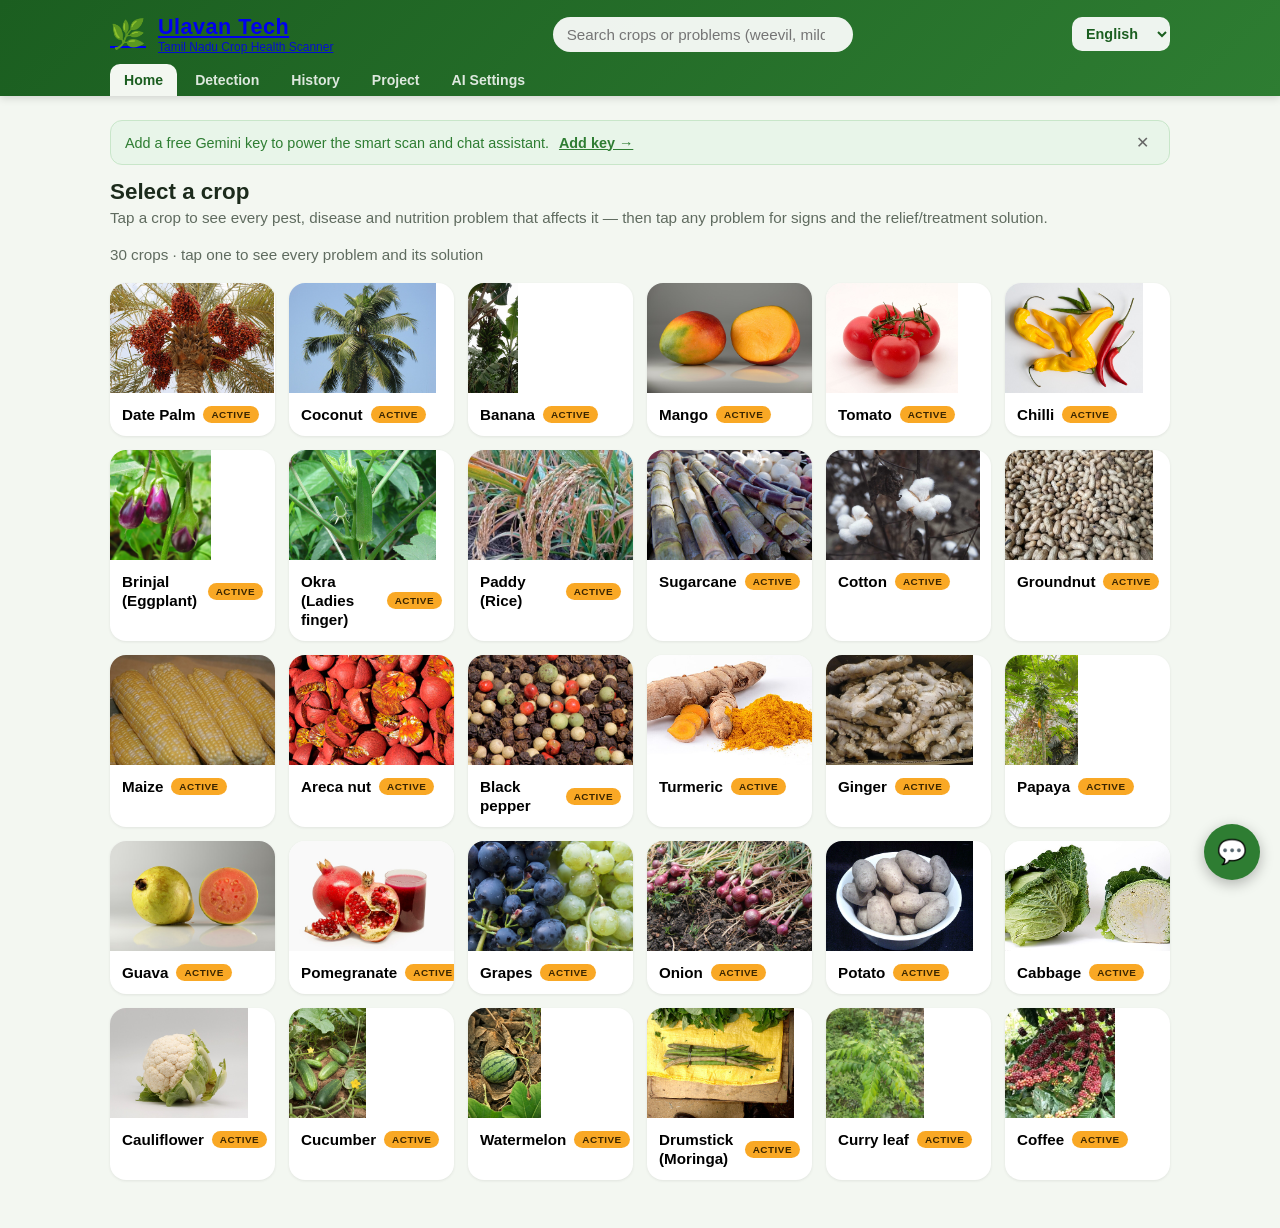
==== commit 60e64565: "Remove OpenRouter; Gemini-only keys + Save button + Add-key banner - Provider select now Free/Gemini" ====
--- a/index.html
+++ b/index.html
@@ -32,6 +32,11 @@
   </header>
 
   <main class="container">
+    <section id="key-prompt" class="key-prompt hidden">
+      <span data-i18n="key_prompt_text">Add a free Gemini key to power the smart scan and chat assistant.</span>
+      <a href="settings.html" data-i18n="key_prompt_cta">Add key →</a>
+      <button id="key-prompt-close" class="key-prompt-close" aria-label="Dismiss">✕</button>
+    </section>
     <section class="page-title">
       <h2 data-i18n="home_title">Select a crop</h2>
       <p data-i18n="home_desc">Tap a crop to see every pest, disease and nutrition problem that affects it — then tap any problem for signs and the relief/treatment solution.</p>
--- a/styles.css
+++ b/styles.css
@@ -1673,15 +1673,78 @@
   outline: none;
   border-color: var(--green);
 }
-.settings-row {
+.key-prompt {
   display: flex;
   align-items: center;
   gap: 10px;
   flex-wrap: wrap;
+  background: #e8f5e9;
+  border: 1px solid #c8e6c9;
+  border-radius: 12px;
+  padding: 10px 14px;
+  margin-bottom: 14px;
+  font-size: .9rem;
+  color: #2e7d32;
+}
+.key-prompt.hidden {
+  display: none;
+}
+.key-prompt a {
+  font-weight: 700;
+  color: var(--green);
+  white-space: nowrap;
+}
+.key-prompt-close {
+  margin-left: auto;
+  background: none;
+  border: none;
+  color: #666;
+  font-size: 1rem;
+  cursor: pointer;
+  padding: 2px 6px;
+}
+.key-prompt-close:hover {
+  color: #000;
+}
+.settings-row {
+  display: flex;
+  align-items: center;
+  gap: 10px;
+  flex-wrap: wrap;
+  margin-top: 4px;
 }
 .settings-row .btn {
   flex: 1;
   min-width: 130px;
+}
+.settings-link {
+  display: inline-block;
+  margin-top: 6px;
+  font-size: .82rem;
+  font-weight: 700;
+  color: var(--green);
+  text-decoration: none;
+}
+.settings-link:hover {
+  text-decoration: underline;
+}
+.settings-save {
+  flex: 1;
+  min-width: 130px;
+  padding: 12px 18px;
+  border: none;
+  border-radius: 10px;
+  background: var(--green);
+  color: #fff;
+  font-size: 1rem;
+  font-weight: 700;
+  cursor: pointer;
+}
+.settings-save:hover {
+  filter: brightness(1.08);
+}
+.settings-save:active {
+  filter: brightness(0.95);
 }
 .settings-saved {
   font-size: .85rem;
